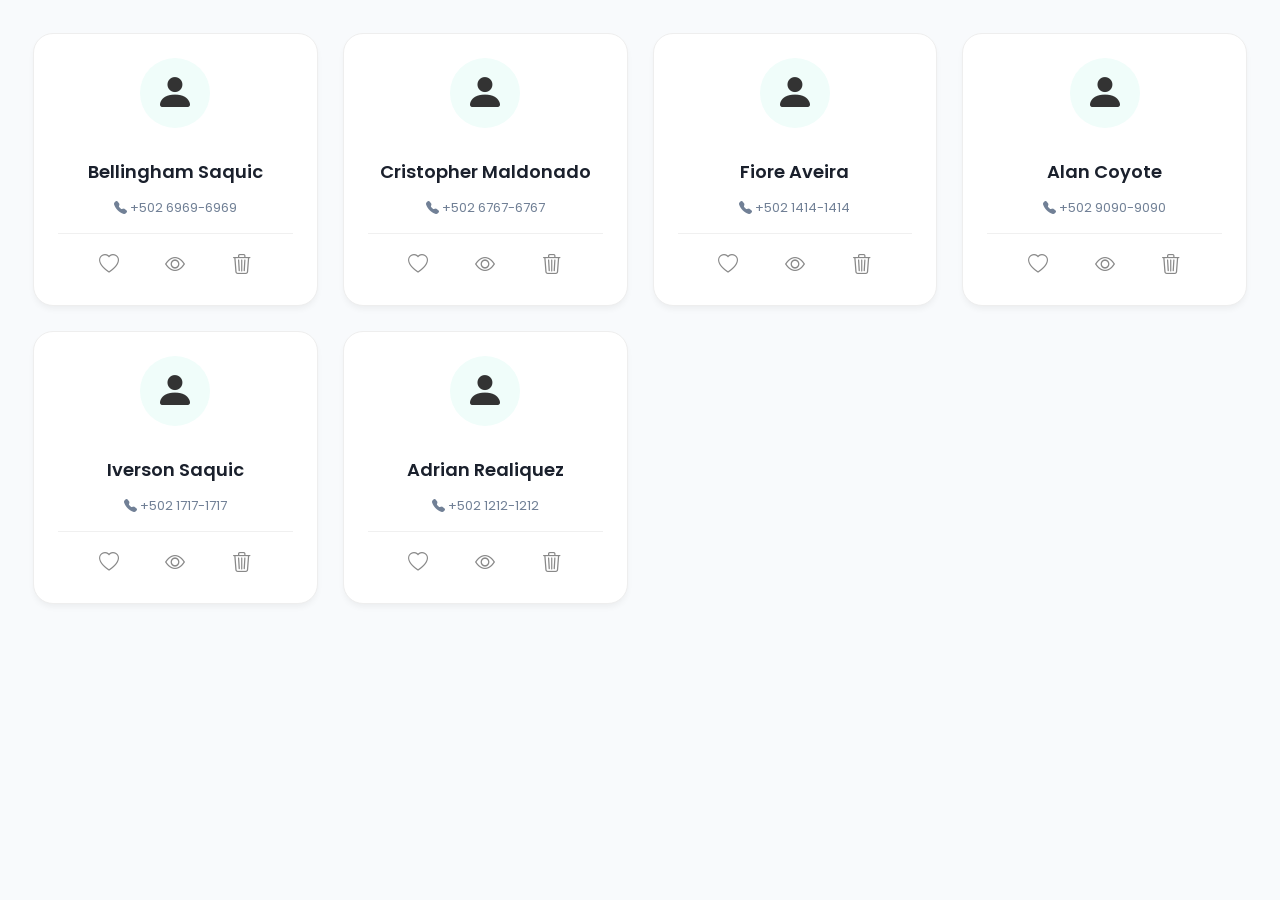
==== pages/contacto.html @ 0d192cdb "Se agrego funcionalidad al iframe, mostrando de forma automatica los contactos agregados, se agrego " ====
<!DOCTYPE html>
<html lang="en">
<head>
    <meta charset="UTF-8">
    <meta name="viewport" content="width=device-width, initial-scale=1.0">
    <link rel="stylesheet" href="https://cdn.jsdelivr.net/npm/bootstrap-icons@1.13.1/font/bootstrap-icons.min.css">
    <link rel="stylesheet" href="../assets/css/contacto.css">
    <title>Agenda Web - Contactos</title>
</head>
<body>
    
    <div class="contenedor-card">

        <div class="card">

            <div class="avatar">
                <i class="bi bi-person-fill"></i>
            </div>

            <div class="informacion">
                <h2>Bellingham Saquic</h2>
                <p><i class="bi bi-telephone-fill"></i> +502 6969-6969</p>
            </div>

            <div class="acciones">
                <button class="btn favorito"><i class="bi bi-heart"></i></button>
                <button class="btn ver"><i class="bi bi-eye"></i></button>
                <button class="btn eliminar"><i class="bi bi-trash3"></i></button>
            </div>

        </div>

        <div class="card">

            <div class="avatar">
                <i class="bi bi-person-fill"></i>
            </div>

            <div class="informacion">
                <h2>Cristopher Maldonado</h2>
                <p><i class="bi bi-telephone-fill"></i> +502 6767-6767</p>
            </div>

            <div class="acciones">
                <button class="btn favorito"><i class="bi bi-heart"></i></button>
                <button class="btn ver"><i class="bi bi-eye"></i></button>
                <button class="btn eliminar"><i class="bi bi-trash3"></i></button>
            </div>

        </div>

        <div class="card">

            <div class="avatar">
                <i class="bi bi-person-fill"></i>
            </div>

            <div class="informacion">
                <h2>Fiore Aveira</h2>
                <p><i class="bi bi-telephone-fill"></i> +502 1414-1414</p>
            </div>

            <div class="acciones">
                <button class="btn favorito"><i class="bi bi-heart"></i></button>
                <button class="btn ver"><i class="bi bi-eye"></i></button>
                <button class="btn eliminar"><i class="bi bi-trash3"></i></button>
            </div>

        </div>

        <div class="card">

            <div class="avatar">
                <i class="bi bi-person-fill"></i>
            </div>

            <div class="informacion">
                <h2>Alan Coyote</h2>
                <p><i class="bi bi-telephone-fill"></i> +502 9090-9090</p>
            </div>

            <div class="acciones">
                <button class="btn favorito"><i class="bi bi-heart"></i></button>
                <button class="btn ver"><i class="bi bi-eye"></i></button>
                <button class="btn eliminar"><i class="bi bi-trash3"></i></button>
            </div>

        </div>

        <div class="card">

            <div class="avatar">
                <i class="bi bi-person-fill"></i>
            </div>

            <div class="informacion">
                <h2>Iverson Saquic</h2>
                <p><i class="bi bi-telephone-fill"></i> +502 1717-1717</p>
            </div>

            <div class="acciones">
                <button class="btn favorito"><i class="bi bi-heart"></i></button>
                <button class="btn ver"><i class="bi bi-eye"></i></button>
                <button class="btn eliminar"><i class="bi bi-trash3"></i></button>
            </div>

        </div>

        <div class="card">

            <div class="avatar">
                <i class="bi bi-person-fill"></i>
            </div>

            <div class="informacion">
                <h2>Adrian Realiquez</h2>
                <p><i class="bi bi-telephone-fill"></i> +502 1212-1212</p>
            </div>

            <div class="acciones">
                <button class="btn favorito"><i class="bi bi-heart"></i></button>
                <button class="btn ver"><i class="bi bi-eye"></i></button>
                <button class="btn eliminar"><i class="bi bi-trash3"></i></button>
            </div>

        </div>

    </div>

</body>
</html>
---- assets/css/contacto.css ----
@import url('https://fonts.googleapis.com/css2?family=Poppins:ital,wght@0,100;0,200;0,300;0,400;0,500;0,600;0,700;0,800;0,900;1,100;1,200;1,300;1,400;1,500;1,600;1,700;1,800;1,900&display=swap');

* {
    font-family: 'Poppins';
}

body {
    background-color: #f8fafc;
    padding: 25px;
}

.contenedor-card {
    display: grid;
    grid-template-columns: repeat(auto-fill, minmax(260px, 1fr));
    gap: 25px;
}

.card {
    border-radius: 20px;
    background: #ffffff;
    padding: 24px;
    text-align: center;
    border: 1px solid #eee;
    transition: all 0.3s cubic-bezier(0.4, 0, 0.2, 1);
    box-shadow: 0 4px 6px -1px rgba(0, 0, 0, 0.05);
    display: flex;
    flex-direction: column;
    align-items: center;
}

.card:hover {
    transform: translateY(-2px);
    box-shadow: 0 20px 25px -5px rgba(0, 0, 0, 0.1);
    border-color: #00acc1;
}

.avatar {
    width: 70px;
    height: 70px;
    background-color: #f0fdfa;
    border-radius: 50%;
    font-size: 40px;
    color: #333;
    margin-bottom: 15px;
    display: flex;
    align-items: center;
    justify-content: center;
}

.informacion h2{
    font-size: 18px;
    font-weight: 600;
    color: #1a202c;
    margin-bottom: 5px;
}

.informacion p {
    font-size: 13px;
    color: #718096;
    margin-bottom: 15px;
}

.acciones {
    width: 100%;
    display: flex;
    justify-content: space-evenly;
    border-top: 1px solid #f0f0f0;
    padding-top: 15px;
    margin-top: auto;
}

.btn {
    border: none;
    background: none;
    font-size: 20px;
    cursor: pointer;
    transition: 0.2s;
    color: #888;
}

.btn.favorito:hover { 
    color: #ff4d4d;
    transform: scale(1.2);
}
.btn.ver:hover { 
    color: #093ba7; 
    transform: scale(1.2);
}
.btn.eliminar:hover { 
    color: #555;
    transform: scale(1.2);
}
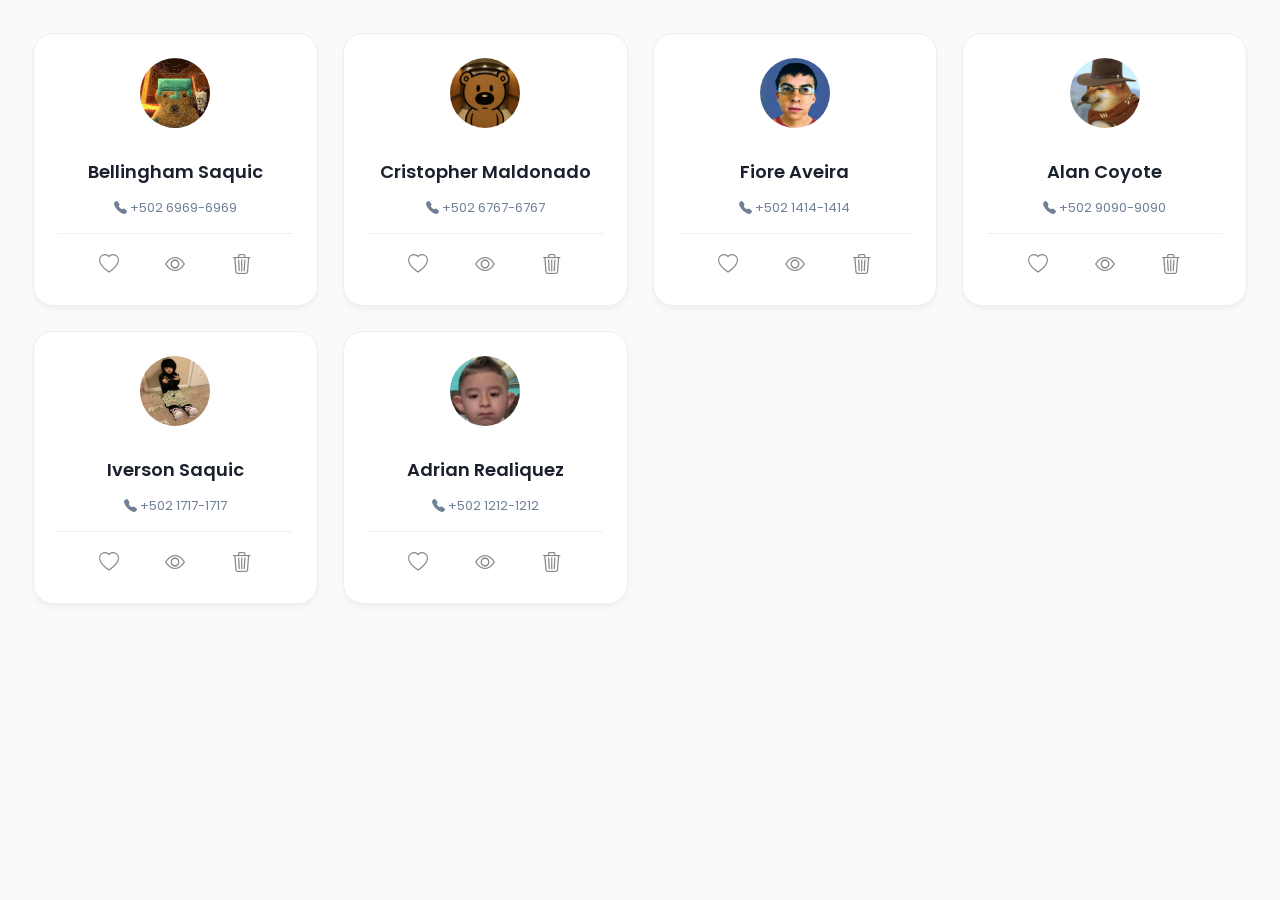
==== commit d41af35e: "Agregar imagenes como foto de avatar en lugar de iconos" ====
--- a/pages/contacto.html
+++ b/pages/contacto.html
@@ -14,7 +14,7 @@
         <div class="card">
 
             <div class="avatar">
-                <i class="bi bi-person-fill"></i>
+                <img src="../assets/img/perfil1.svg" alt="Imagen de Perfil 1">
             </div>
 
             <div class="informacion">
@@ -33,7 +33,7 @@
         <div class="card">
 
             <div class="avatar">
-                <i class="bi bi-person-fill"></i>
+                <img src="../assets/img/perfil2.jfif" alt="Imagen de perfil 2">
             </div>
 
             <div class="informacion">
@@ -52,7 +52,7 @@
         <div class="card">
 
             <div class="avatar">
-                <i class="bi bi-person-fill"></i>
+                <img src="../assets/img/perfil3.jfif" alt="Imagen de perfil 3">
             </div>
 
             <div class="informacion">
@@ -71,7 +71,7 @@
         <div class="card">
 
             <div class="avatar">
-                <i class="bi bi-person-fill"></i>
+                <img src="../assets/img/perfil4.jfif" alt="Imagen de Perfil 4">
             </div>
 
             <div class="informacion">
@@ -90,7 +90,7 @@
         <div class="card">
 
             <div class="avatar">
-                <i class="bi bi-person-fill"></i>
+                <img src="../assets/img/perfil5.jfif" alt="Imagen de Perfil 5">
             </div>
 
             <div class="informacion">
@@ -109,7 +109,7 @@
         <div class="card">
 
             <div class="avatar">
-                <i class="bi bi-person-fill"></i>
+                <img src="../assets/img/perfil6.jfif" alt="Imagen de Perfil 6">
             </div>
 
             <div class="informacion">
--- a/assets/css/contacto.css
+++ b/assets/css/contacto.css
@@ -34,7 +34,7 @@
     border-color: #00acc1;
 }
 
-.avatar {
+.avatar img{
     width: 70px;
     height: 70px;
     background-color: #f0fdfa;
